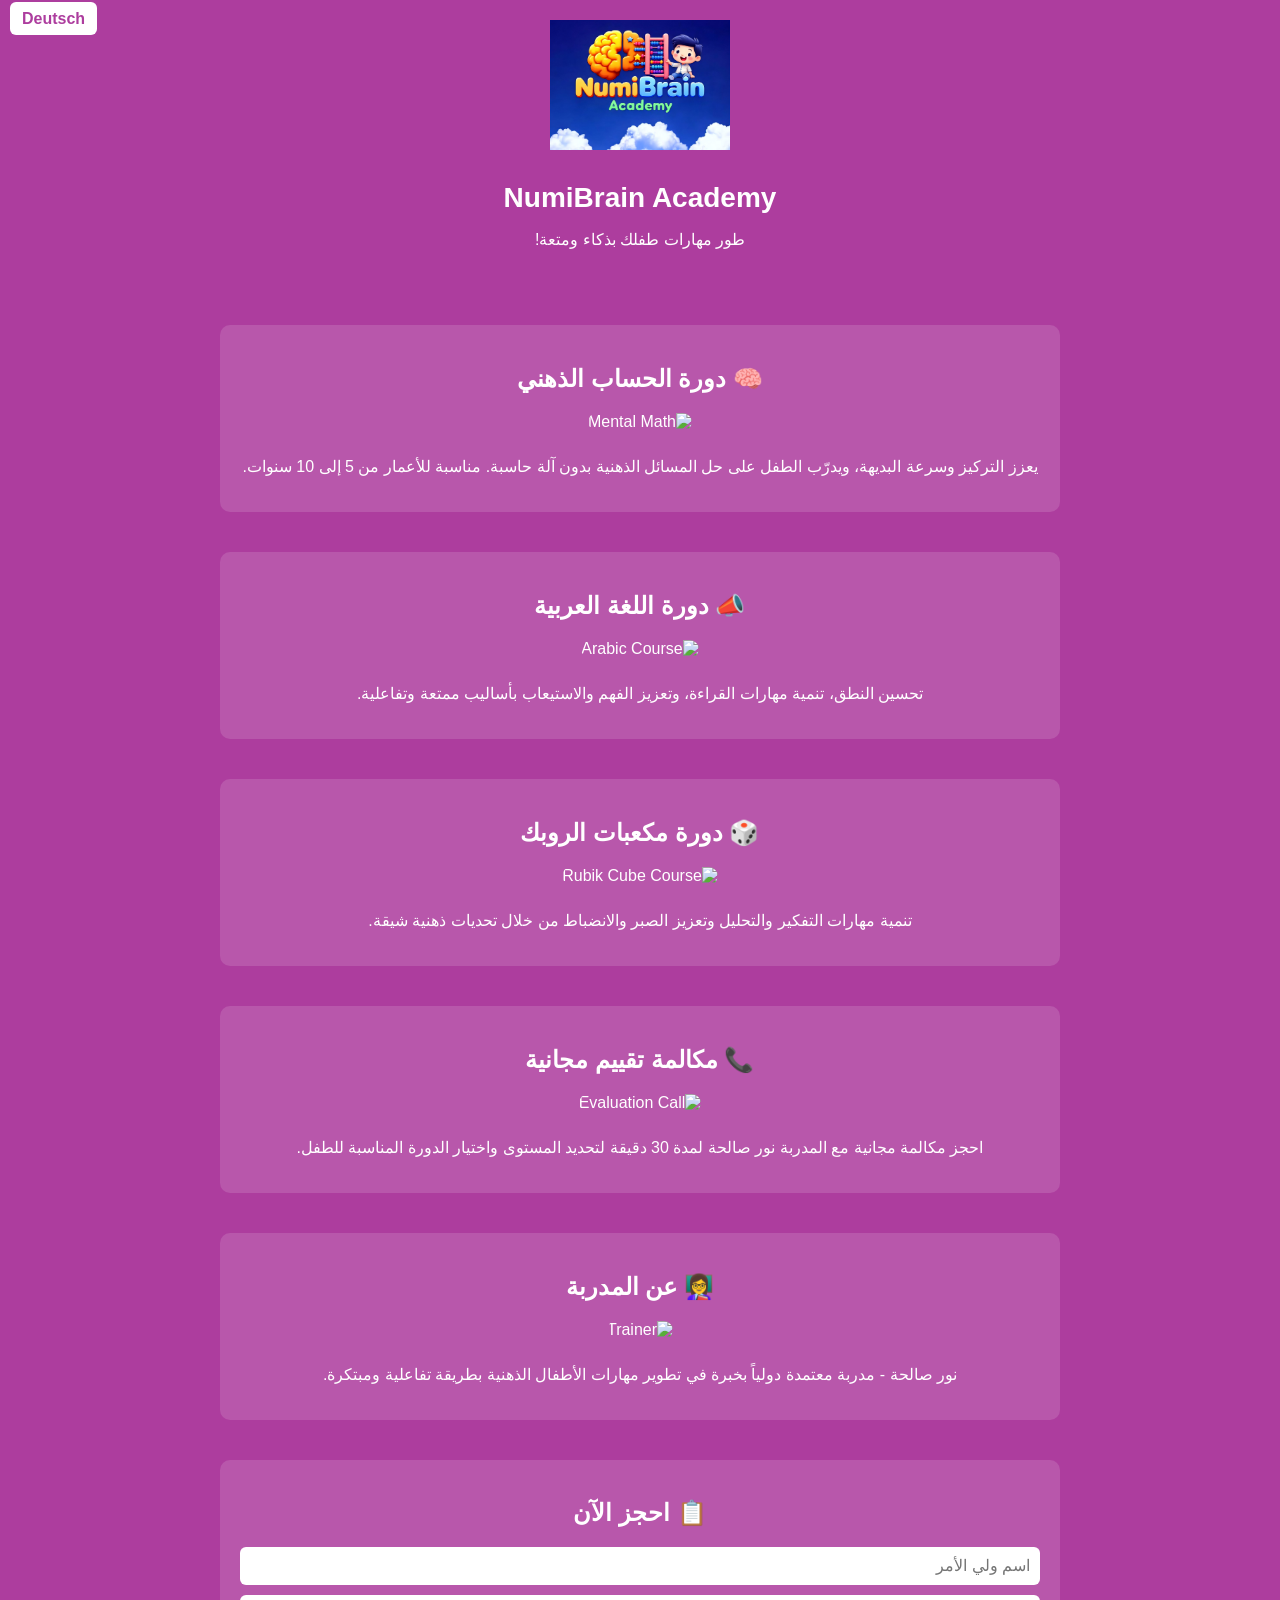
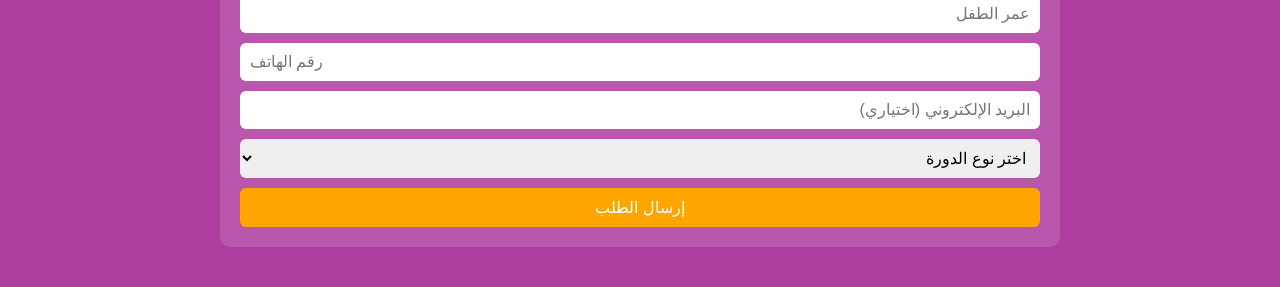
==== index.html @ 798eec3b "Add files via upload" ====
<!DOCTYPE html>
<html lang="ar" dir="rtl">
<head>
  <meta charset="UTF-8" />
  <meta name="viewport" content="width=device-width, initial-scale=1.0"/>
  <title>NumiBrain Academy</title>
  <style>
    body {
      background-color: #ad3d9e;
      font-family: 'Arial', sans-serif;
      margin: 0;
      padding: 0;
      color: white;
      text-align: center;
      transition: background-color 0.5s ease;
    }
    header {
      padding: 20px;
      animation: fadeIn 1s ease-in;
    }
    img.logo {
      width: 180px;
      margin-bottom: 10px;
    }
    h1 {
      font-size: 28px;
      margin-bottom: 10px;
    }
    .section {
      margin: 40px auto;
      padding: 20px;
      max-width: 800px;
      background-color: #ffffff22;
      border-radius: 10px;
      animation: fadeInUp 1s ease-in;
    }
    .section img {
      width: 100%;
      max-width: 300px;
      border-radius: 10px;
      margin-bottom: 10px;
    }
    form {
      display: flex;
      flex-direction: column;
      gap: 10px;
      margin-top: 20px;
    }
    input, select, button {
      padding: 10px;
      border: none;
      border-radius: 6px;
      font-size: 16px;
    }
    button {
      background-color: #ffa500;
      color: white;
      cursor: pointer;
      transition: background 0.3s ease;
    }
    button:hover {
      background-color: #ff8800;
    }
    .lang-switch {
      position: fixed;
      top: 10px;
      left: 10px;
    }
    .lang-switch a {
      background: #fff;
      color: #ad3d9e;
      padding: 8px 12px;
      text-decoration: none;
      border-radius: 6px;
      font-weight: bold;
    }

    @keyframes fadeInUp {
      from { opacity: 0; transform: translateY(30px); }
      to { opacity: 1; transform: translateY(0); }
    }
    @keyframes fadeIn {
      from { opacity: 0; }
      to { opacity: 1; }
    }
  </style>
</head>
<body>

<div class="lang-switch">
  <a href="de.html">Deutsch</a>
</div>

<header>
  <img src="logo.png" alt="NumiBrain Logo" class="logo"/>
  <h1>NumiBrain Academy</h1>
  <p>طور مهارات طفلك بذكاء ومتعة!</p>
</header>

<div class="section">
  <h2>🧠 دورة الحساب الذهني</h2>
  <img src="mental_math.png" alt="Mental Math">
  <p>يعزز التركيز وسرعة البديهة، ويدرّب الطفل على حل المسائل الذهنية بدون آلة حاسبة. مناسبة للأعمار من 5 إلى 10 سنوات.</p>
</div>

<div class="section">
  <h2>📣 دورة اللغة العربية</h2>
  <img src="arabic_course.png" alt="Arabic Course">
  <p>تحسين النطق، تنمية مهارات القراءة، وتعزيز الفهم والاستيعاب بأساليب ممتعة وتفاعلية.</p>
</div>

<div class="section">
  <h2>🎲 دورة مكعبات الروبك</h2>
  <img src="rubik_cube.png" alt="Rubik Cube Course">
  <p>تنمية مهارات التفكير والتحليل وتعزيز الصبر والانضباط من خلال تحديات ذهنية شيقة.</p>
</div>

<div class="section">
  <h2>📞 مكالمة تقييم مجانية</h2>
  <img src="evaluation_call.png" alt="Evaluation Call">
  <p>احجز مكالمة مجانية مع المدربة نور صالحة لمدة 30 دقيقة لتحديد المستوى واختيار الدورة المناسبة للطفل.</p>
</div>

<div class="section">
  <h2>👩‍🏫 عن المدربة</h2>
  <img src="trainer.png" alt="Trainer">
  <p>نور صالحة - مدربة معتمدة دولياً بخبرة في تطوير مهارات الأطفال الذهنية بطريقة تفاعلية ومبتكرة.</p>
</div>

<div class="section">
  <h2>📋 احجز الآن</h2>
  <form action="https://formspree.io/f/xpzvyrny" method="POST">
    <input type="text" name="name" placeholder="اسم ولي الأمر" required />
    <input type="text" name="child_age" placeholder="عمر الطفل" required />
    <input type="tel" name="phone" placeholder="رقم الهاتف" required />
    <input type="email" name="email" placeholder="البريد الإلكتروني (اختياري)" />
    <select name="course" required>
      <option value="">اختر نوع الدورة</option>
      <option value="mental_math">الحساب الذهني</option>
      <option value="arabic">اللغة العربية</option>
      <option value="rubik">مكعبات الروبك</option>
    </select>
    <button type="submit">إرسال الطلب</button>
  </form>
</div>

</body>
</html>
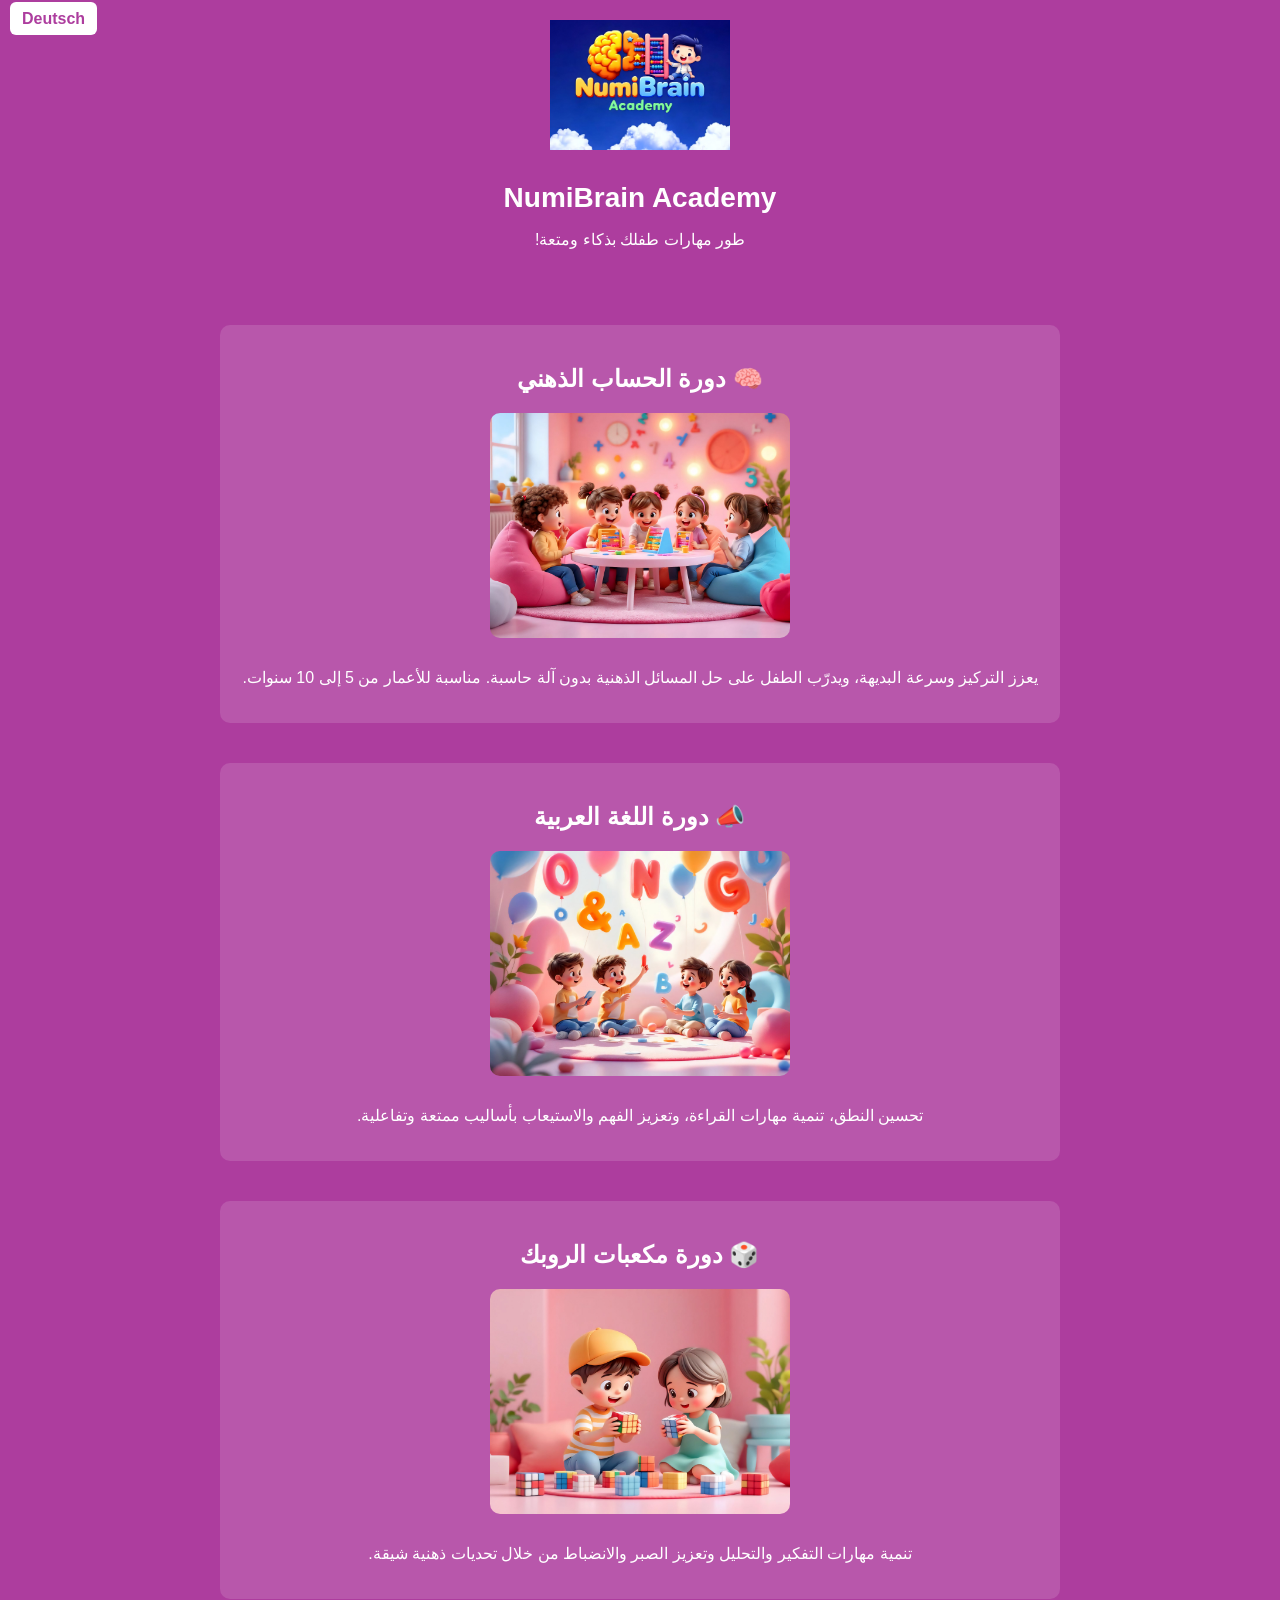
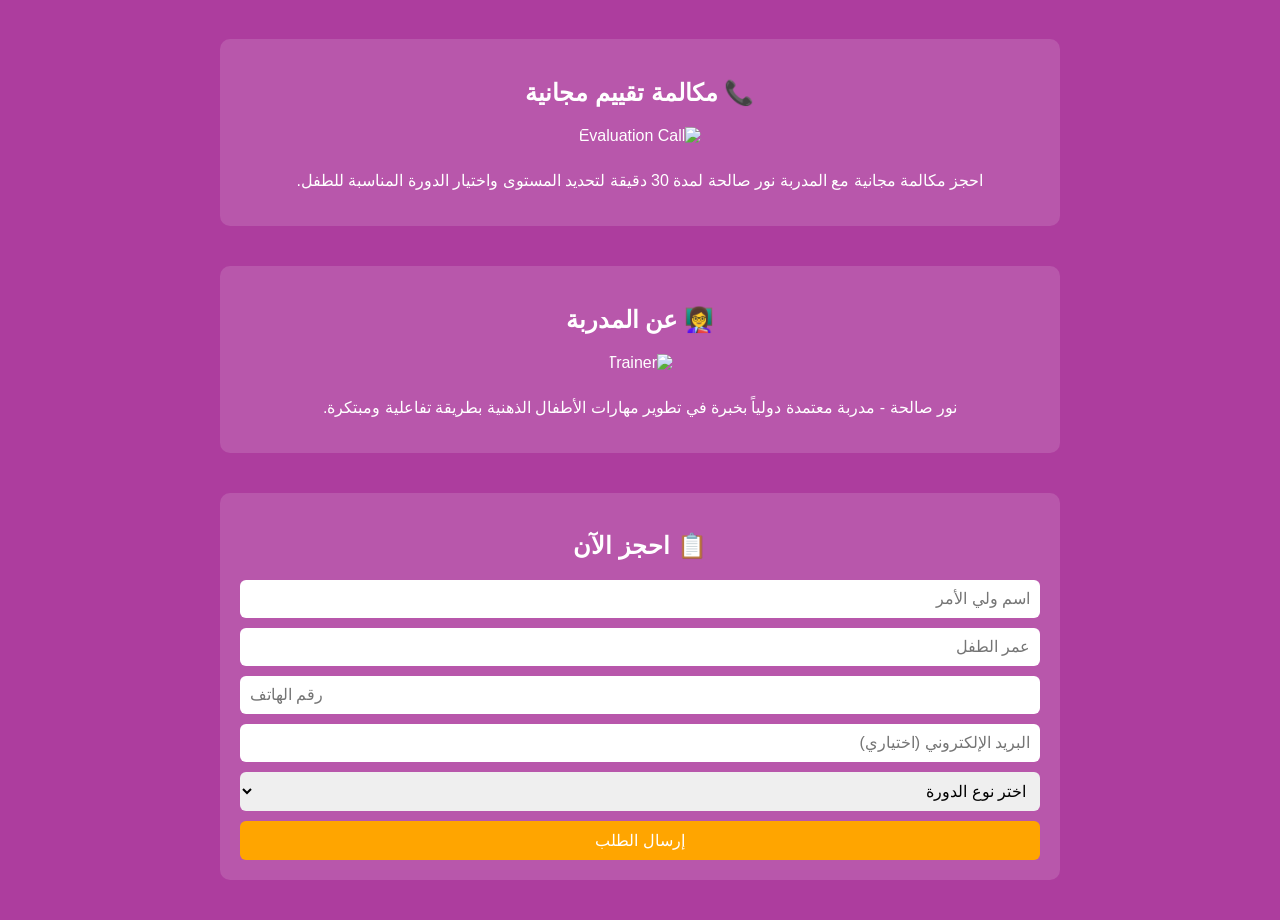
==== commit 229323aa: "index.html" ====
--- a/index.html
+++ b/index.html
@@ -100,19 +100,19 @@
 
 <div class="section">
   <h2>🧠 دورة الحساب الذهني</h2>
-  <img src="mental_math.png" alt="Mental Math">
+  <img src="mental.png" alt="Mental Math">
   <p>يعزز التركيز وسرعة البديهة، ويدرّب الطفل على حل المسائل الذهنية بدون آلة حاسبة. مناسبة للأعمار من 5 إلى 10 سنوات.</p>
 </div>
 
 <div class="section">
   <h2>📣 دورة اللغة العربية</h2>
-  <img src="arabic_course.png" alt="Arabic Course">
+  <img src="arabic.png" alt="Arabic Course">
   <p>تحسين النطق، تنمية مهارات القراءة، وتعزيز الفهم والاستيعاب بأساليب ممتعة وتفاعلية.</p>
 </div>
 
 <div class="section">
   <h2>🎲 دورة مكعبات الروبك</h2>
-  <img src="rubik_cube.png" alt="Rubik Cube Course">
+  <img src="rubik.png" alt="Rubik Cube Course">
   <p>تنمية مهارات التفكير والتحليل وتعزيز الصبر والانضباط من خلال تحديات ذهنية شيقة.</p>
 </div>
 
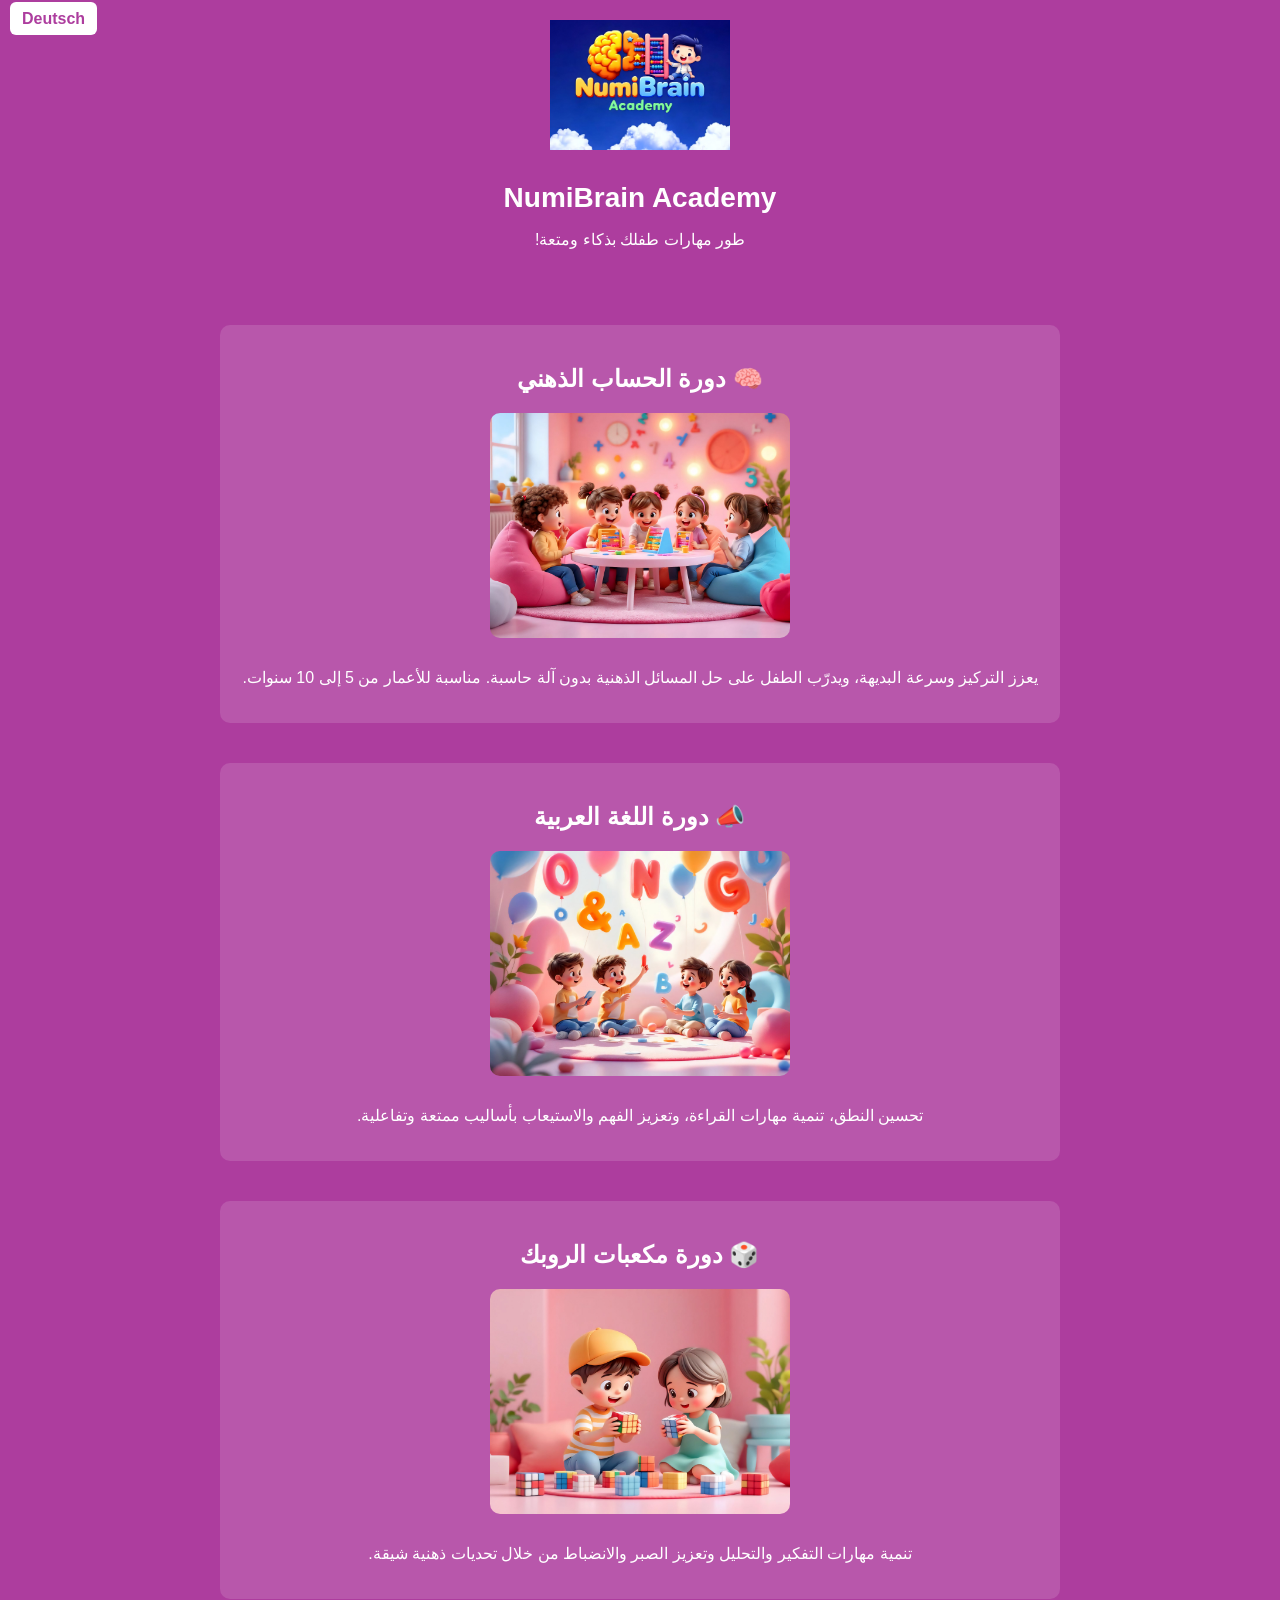
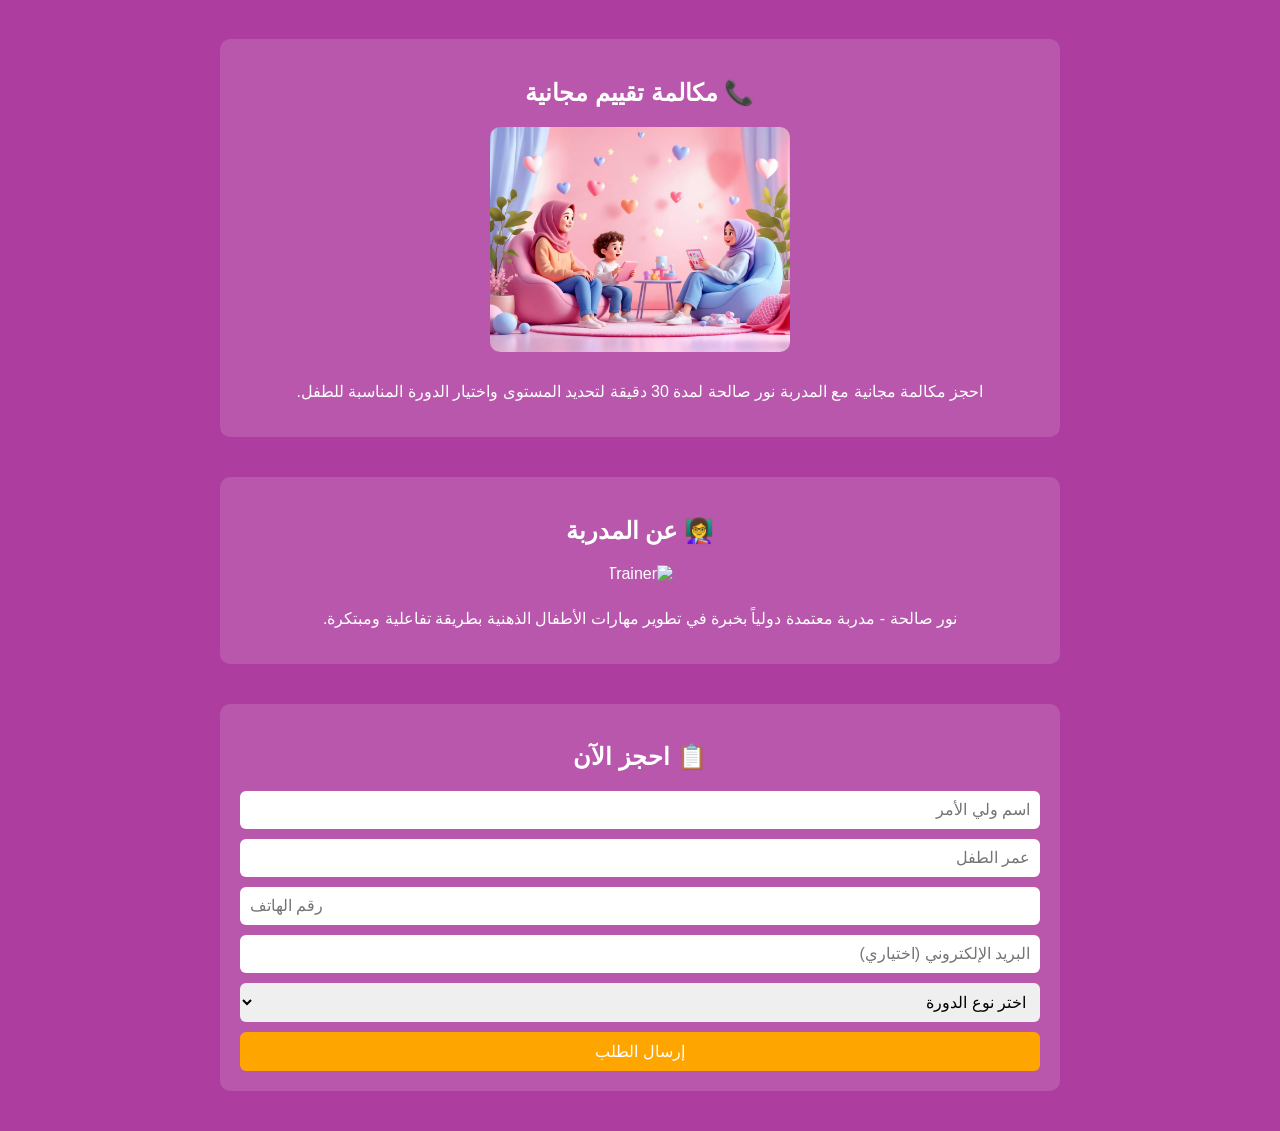
==== commit 834f4694: "index.html" ====
--- a/index.html
+++ b/index.html
@@ -118,7 +118,7 @@
 
 <div class="section">
   <h2>📞 مكالمة تقييم مجانية</h2>
-  <img src="evaluation_call.png" alt="Evaluation Call">
+  <img src="freecall.png" alt="Evaluation Call">
   <p>احجز مكالمة مجانية مع المدربة نور صالحة لمدة 30 دقيقة لتحديد المستوى واختيار الدورة المناسبة للطفل.</p>
 </div>
 
@@ -130,7 +130,7 @@
 
 <div class="section">
   <h2>📋 احجز الآن</h2>
-  <form action="https://formspree.io/f/xpzvyrny" method="POST">
+  <form action="https://formspree.io/f/mkgzwpja" method="POST">
     <input type="text" name="name" placeholder="اسم ولي الأمر" required />
     <input type="text" name="child_age" placeholder="عمر الطفل" required />
     <input type="tel" name="phone" placeholder="رقم الهاتف" required />
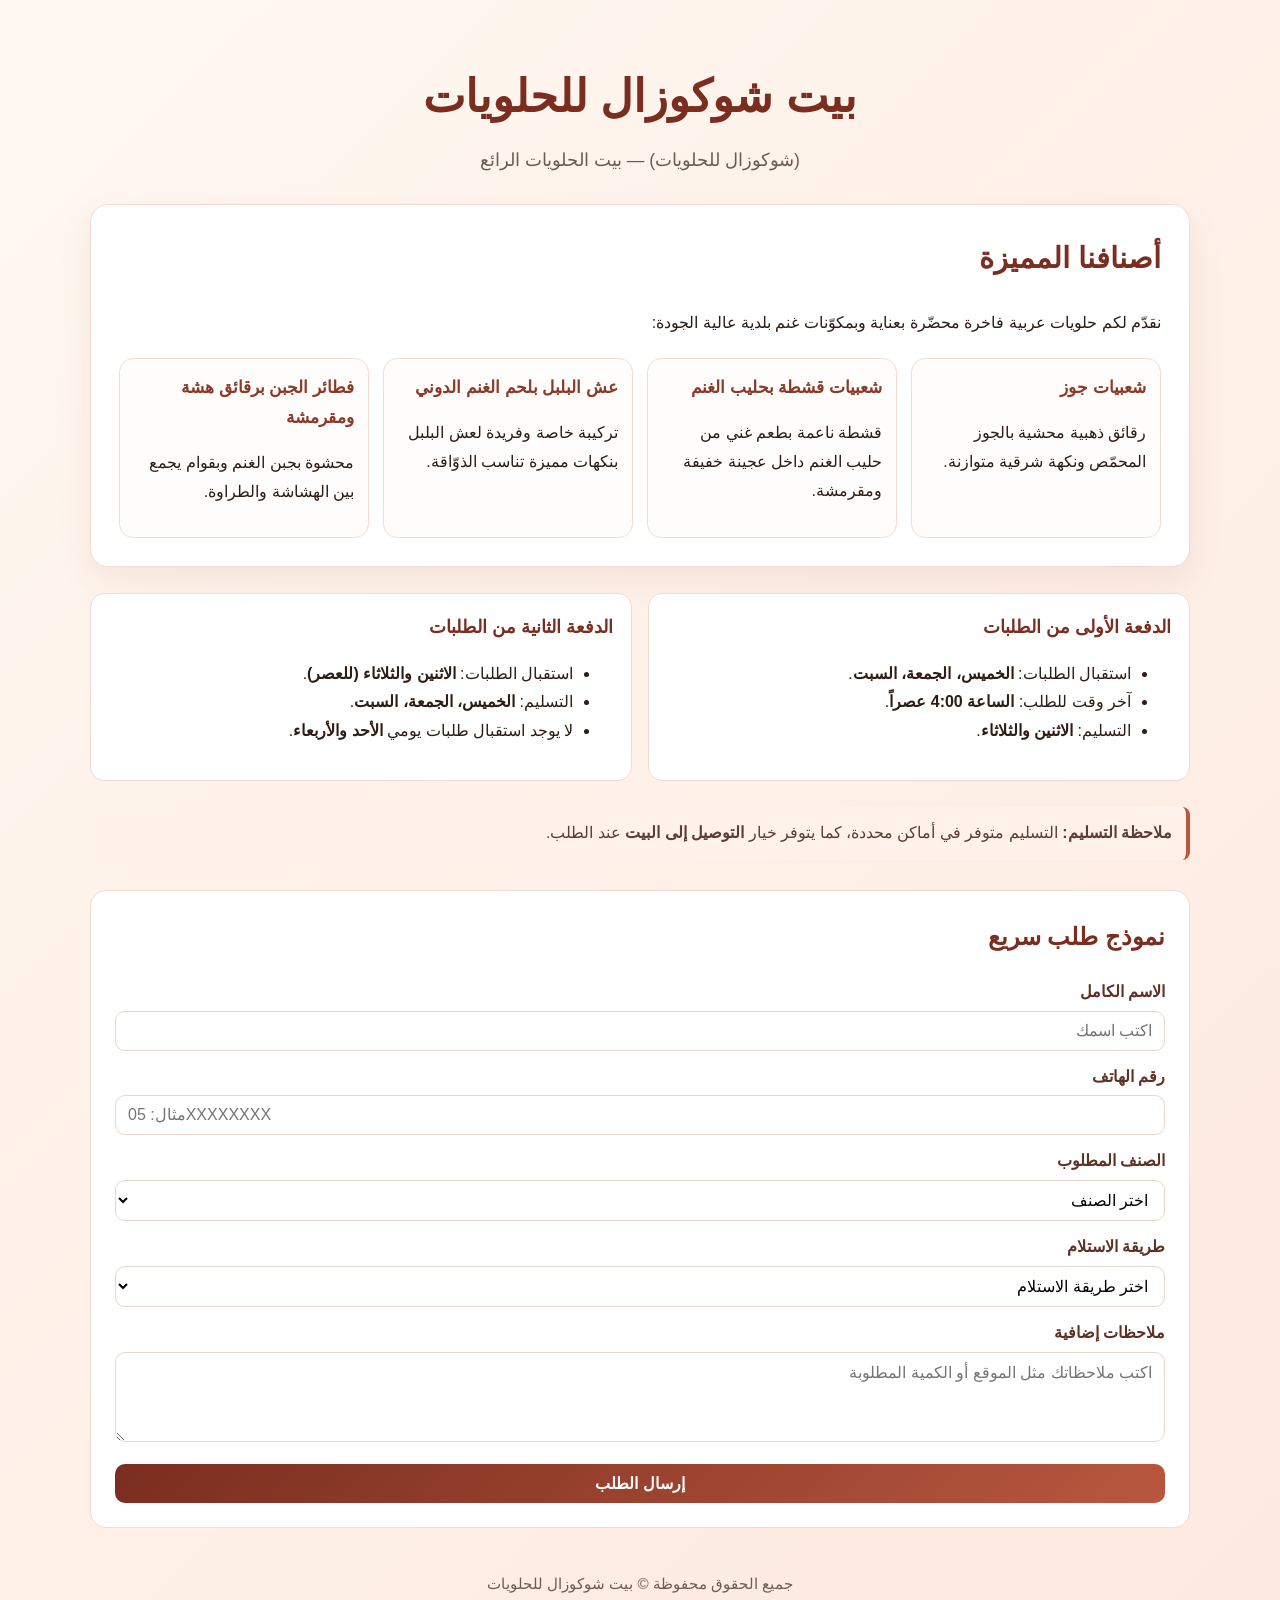
==== commit e002e5ae: "Build Arabic landing page for Chocozal sweets ordering" ====
--- a/index.html
+++ b/index.html
@@ -1,149 +1,278 @@
-
 <!DOCTYPE html>
 <html lang="ar" dir="rtl">
 <head>
   <meta charset="UTF-8" />
-  <meta name="viewport" content="width=device-width, initial-scale=1.0"/>
-  <title>NumiBrain Academy</title>
+  <meta name="viewport" content="width=device-width, initial-scale=1.0" />
+  <title>بيت شوكوزال للحلويات | بيت الحلويات الرائع</title>
   <style>
+    :root {
+      --bg: #fff8f1;
+      --card: #ffffff;
+      --accent: #7a2e1f;
+      --accent-soft: #b8573f;
+      --text: #2e1d16;
+      --muted: #6e5a52;
+      --border: #f0ddd2;
+    }
+
+    * {
+      box-sizing: border-box;
+    }
+
     body {
-      background-color: #ad3d9e;
-      font-family: 'Arial', sans-serif;
       margin: 0;
-      padding: 0;
-      color: white;
+      font-family: "Tahoma", "Arial", sans-serif;
+      background: linear-gradient(135deg, #fff8f1 0%, #fde9df 100%);
+      color: var(--text);
+      line-height: 1.8;
+    }
+
+    .container {
+      width: min(1100px, 92%);
+      margin: 0 auto;
+    }
+
+    header {
+      padding: 56px 0 28px;
       text-align: center;
-      transition: background-color 0.5s ease;
-    }
-    header {
-      padding: 20px;
-      animation: fadeIn 1s ease-in;
-    }
-    img.logo {
-      width: 180px;
-      margin-bottom: 10px;
-    }
-    h1 {
-      font-size: 28px;
-      margin-bottom: 10px;
-    }
-    .section {
-      margin: 40px auto;
-      padding: 20px;
-      max-width: 800px;
-      background-color: #ffffff22;
+    }
+
+    .brand {
+      font-size: clamp(1.8rem, 5vw, 2.8rem);
+      margin: 0;
+      color: var(--accent);
+    }
+
+    .subtitle {
+      margin: 8px 0 0;
+      color: var(--muted);
+      font-size: 1.1rem;
+    }
+
+    .hero {
+      background: var(--card);
+      border: 1px solid var(--border);
+      border-radius: 18px;
+      padding: 28px;
+      box-shadow: 0 15px 35px rgba(122, 46, 31, 0.08);
+      margin-bottom: 26px;
+    }
+
+    .hero h2 {
+      margin-top: 0;
+      color: var(--accent);
+      font-size: clamp(1.3rem, 3.2vw, 1.8rem);
+    }
+
+    .products {
+      display: grid;
+      grid-template-columns: repeat(auto-fit, minmax(220px, 1fr));
+      gap: 14px;
+      margin-top: 20px;
+    }
+
+    .product {
+      border: 1px solid var(--border);
+      border-radius: 14px;
+      background: #fffdfb;
+      padding: 14px;
+    }
+
+    .product h3 {
+      margin: 0 0 8px;
+      color: #8a3a29;
+      font-size: 1.05rem;
+    }
+
+    .schedule {
+      margin: 26px 0;
+      display: grid;
+      grid-template-columns: repeat(auto-fit, minmax(280px, 1fr));
+      gap: 16px;
+    }
+
+    .schedule-card {
+      background: var(--card);
+      border: 1px solid var(--border);
+      border-radius: 14px;
+      padding: 18px;
+    }
+
+    .schedule-card h3 {
+      margin: 0 0 10px;
+      color: var(--accent);
+      font-size: 1.1rem;
+    }
+
+    .notice {
+      background: #fff2ea;
+      border-right: 4px solid var(--accent-soft);
+      padding: 12px 14px;
+      border-radius: 8px;
+      color: #5b3d33;
+      margin-top: 12px;
+    }
+
+    form {
+      margin: 30px 0 42px;
+      background: var(--card);
+      border: 1px solid var(--border);
+      border-radius: 16px;
+      padding: 24px;
+      display: grid;
+      gap: 12px;
+    }
+
+    label {
+      font-weight: 700;
+      color: #5f3125;
+      margin-bottom: 4px;
+      display: inline-block;
+    }
+
+    input,
+    select,
+    textarea,
+    button {
+      width: 100%;
+      border: 1px solid #e9d6cc;
       border-radius: 10px;
-      animation: fadeInUp 1s ease-in;
-    }
-    .section img {
-      width: 100%;
-      max-width: 300px;
-      border-radius: 10px;
-      margin-bottom: 10px;
-    }
-    form {
-      display: flex;
-      flex-direction: column;
-      gap: 10px;
-      margin-top: 20px;
-    }
-    input, select, button {
-      padding: 10px;
+      padding: 10px 12px;
+      font-size: 1rem;
+      font-family: inherit;
+      background: #fff;
+    }
+
+    textarea {
+      min-height: 90px;
+      resize: vertical;
+    }
+
+    button {
+      background: linear-gradient(135deg, var(--accent) 0%, var(--accent-soft) 100%);
+      color: #fff;
       border: none;
-      border-radius: 6px;
-      font-size: 16px;
-    }
-    button {
-      background-color: #ffa500;
-      color: white;
+      font-weight: 700;
       cursor: pointer;
-      transition: background 0.3s ease;
-    }
+      transition: transform 0.18s ease, opacity 0.2s ease;
+    }
+
     button:hover {
-      background-color: #ff8800;
-    }
-    .lang-switch {
-      position: fixed;
-      top: 10px;
-      left: 10px;
-    }
-    .lang-switch a {
-      background: #fff;
-      color: #ad3d9e;
-      padding: 8px 12px;
-      text-decoration: none;
-      border-radius: 6px;
-      font-weight: bold;
-    }
-
-    @keyframes fadeInUp {
-      from { opacity: 0; transform: translateY(30px); }
-      to { opacity: 1; transform: translateY(0); }
-    }
-    @keyframes fadeIn {
-      from { opacity: 0; }
-      to { opacity: 1; }
+      opacity: 0.95;
+      transform: translateY(-1px);
+    }
+
+    footer {
+      text-align: center;
+      color: var(--muted);
+      padding: 0 0 30px;
+      font-size: 0.95rem;
     }
   </style>
 </head>
 <body>
-
-<div class="lang-switch">
-  <a href="de.html">Deutsch</a>
-</div>
-
-<header>
-  <img src="logo.png" alt="NumiBrain Logo" class="logo"/>
-  <h1>NumiBrain Academy</h1>
-  <p>طور مهارات طفلك بذكاء ومتعة!</p>
-</header>
-
-<div class="section">
-  <h2>🧠 دورة الحساب الذهني</h2>
-  <img src="mental.png" alt="Mental Math">
-  <p>يعزز التركيز وسرعة البديهة، ويدرّب الطفل على حل المسائل الذهنية بدون آلة حاسبة. مناسبة للأعمار من 5 إلى 10 سنوات.</p>
-</div>
-
-<div class="section">
-  <h2>📣 دورة اللغة العربية</h2>
-  <img src="arabic.png" alt="Arabic Course">
-  <p>تحسين النطق، تنمية مهارات القراءة، وتعزيز الفهم والاستيعاب بأساليب ممتعة وتفاعلية.</p>
-</div>
-
-<div class="section">
-  <h2>🎲 دورة مكعبات الروبك</h2>
-  <img src="rubik.png" alt="Rubik Cube Course">
-  <p>تنمية مهارات التفكير والتحليل وتعزيز الصبر والانضباط من خلال تحديات ذهنية شيقة.</p>
-</div>
-
-<div class="section">
-  <h2>📞 مكالمة تقييم مجانية</h2>
-  <img src="freecall.png" alt="Evaluation Call">
-  <p>احجز مكالمة مجانية مع المدربة نور صالحة لمدة 30 دقيقة لتحديد المستوى واختيار الدورة المناسبة للطفل.</p>
-</div>
-
-<div class="section">
-  <h2>👩‍🏫 عن المدربة</h2>
-  <img src="trainer.png" alt="Trainer">
-  <p>نور صالحة - مدربة معتمدة دولياً بخبرة في تطوير مهارات الأطفال الذهنية بطريقة تفاعلية ومبتكرة.</p>
-</div>
-
-<div class="section">
-  <h2>📋 احجز الآن</h2>
-  <form action="https://formspree.io/f/mkgzwpja" method="POST">
-    <input type="text" name="name" placeholder="اسم ولي الأمر" required />
-    <input type="text" name="child_age" placeholder="عمر الطفل" required />
-    <input type="tel" name="phone" placeholder="رقم الهاتف" required />
-    <input type="email" name="email" placeholder="البريد الإلكتروني (اختياري)" />
-    <select name="course" required>
-      <option value="">اختر نوع الدورة</option>
-      <option value="mental_math">الحساب الذهني</option>
-      <option value="arabic">اللغة العربية</option>
-      <option value="rubik">مكعبات الروبك</option>
-    </select>
-    <button type="submit">إرسال الطلب</button>
-  </form>
-</div>
-
+  <header class="container">
+    <h1 class="brand">بيت شوكوزال للحلويات</h1>
+    <p class="subtitle">(شوكوزال للحلويات) — بيت الحلويات الرائع</p>
+  </header>
+
+  <main class="container">
+    <section class="hero">
+      <h2>أصنافنا المميزة</h2>
+      <p>نقدّم لكم حلويات عربية فاخرة محضّرة بعناية وبمكوّنات غنم بلدية عالية الجودة:</p>
+
+      <div class="products">
+        <article class="product">
+          <h3>شعبيات جوز</h3>
+          <p>رقائق ذهبية محشية بالجوز المحمّص ونكهة شرقية متوازنة.</p>
+        </article>
+
+        <article class="product">
+          <h3>شعبيات قشطة بحليب الغنم</h3>
+          <p>قشطة ناعمة بطعم غني من حليب الغنم داخل عجينة خفيفة ومقرمشة.</p>
+        </article>
+
+        <article class="product">
+          <h3>عش البلبل بلحم الغنم الدوني</h3>
+          <p>تركيبة خاصة وفريدة لعش البلبل بنكهات مميزة تناسب الذوّاقة.</p>
+        </article>
+
+        <article class="product">
+          <h3>فطائر الجبن برقائق هشة ومقرمشة</h3>
+          <p>محشوة بجبن الغنم وبقوام يجمع بين الهشاشة والطراوة.</p>
+        </article>
+      </div>
+    </section>
+
+    <section class="schedule">
+      <article class="schedule-card">
+        <h3>الدفعة الأولى من الطلبات</h3>
+        <ul>
+          <li>استقبال الطلبات: <strong>الخميس، الجمعة، السبت</strong>.</li>
+          <li>آخر وقت للطلب: <strong>الساعة 4:00 عصراً</strong>.</li>
+          <li>التسليم: <strong>الاثنين والثلاثاء</strong>.</li>
+        </ul>
+      </article>
+
+      <article class="schedule-card">
+        <h3>الدفعة الثانية من الطلبات</h3>
+        <ul>
+          <li>استقبال الطلبات: <strong>الاثنين والثلاثاء (للعصر)</strong>.</li>
+          <li>التسليم: <strong>الخميس، الجمعة، السبت</strong>.</li>
+          <li>لا يوجد استقبال طلبات يومي <strong>الأحد والأربعاء</strong>.</li>
+        </ul>
+      </article>
+    </section>
+
+    <div class="notice">
+      <strong>ملاحظة التسليم:</strong>
+      التسليم متوفر في أماكن محددة، كما يتوفر خيار <strong>التوصيل إلى البيت</strong> عند الطلب.
+    </div>
+
+    <form action="#" method="post">
+      <h2 style="margin: 0 0 8px; color: var(--accent);">نموذج طلب سريع</h2>
+
+      <div>
+        <label for="name">الاسم الكامل</label>
+        <input id="name" name="name" type="text" placeholder="اكتب اسمك" required />
+      </div>
+
+      <div>
+        <label for="phone">رقم الهاتف</label>
+        <input id="phone" name="phone" type="tel" placeholder="مثال: 05XXXXXXXX" required />
+      </div>
+
+      <div>
+        <label for="product">الصنف المطلوب</label>
+        <select id="product" name="product" required>
+          <option value="">اختر الصنف</option>
+          <option>شعبيات جوز</option>
+          <option>شعبيات قشطة بحليب الغنم</option>
+          <option>عش البلبل بلحم الغنم الدوني</option>
+          <option>فطائر الجبن بجبن الغنم</option>
+        </select>
+      </div>
+
+      <div>
+        <label for="delivery">طريقة الاستلام</label>
+        <select id="delivery" name="delivery" required>
+          <option value="">اختر طريقة الاستلام</option>
+          <option>استلام من نقطة التسليم</option>
+          <option>توصيل للبيت</option>
+        </select>
+      </div>
+
+      <div>
+        <label for="notes">ملاحظات إضافية</label>
+        <textarea id="notes" name="notes" placeholder="اكتب ملاحظاتك مثل الموقع أو الكمية المطلوبة"></textarea>
+      </div>
+
+      <button type="submit">إرسال الطلب</button>
+    </form>
+  </main>
+
+  <footer class="container">
+    جميع الحقوق محفوظة © بيت شوكوزال للحلويات
+  </footer>
 </body>
 </html>
